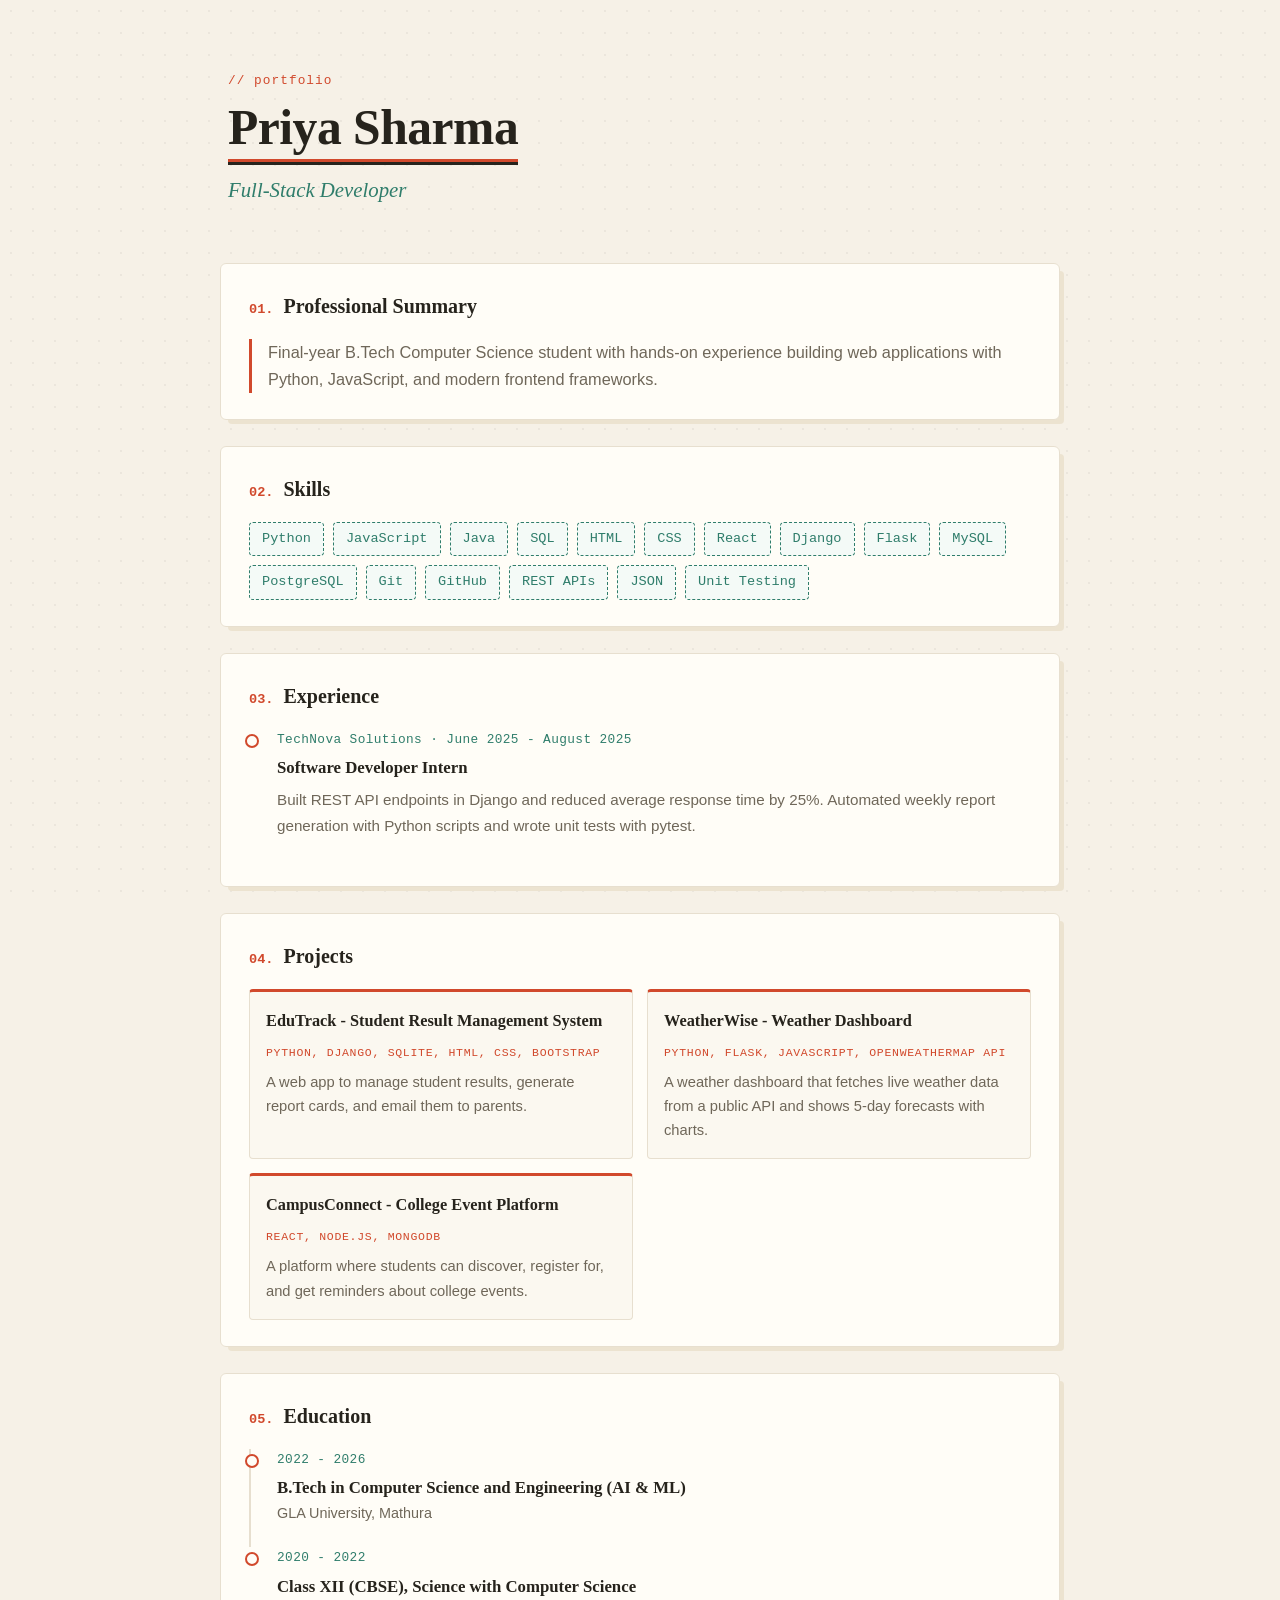
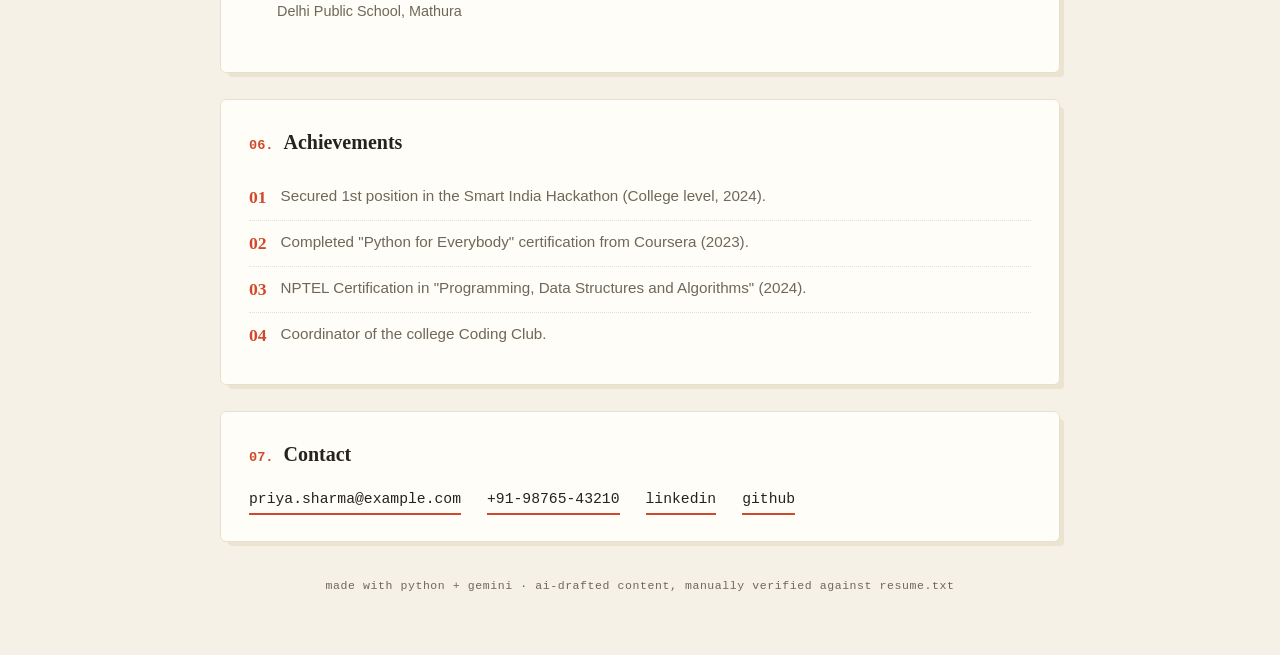
==== portfolio.html @ d098a328 "go" ====
<!DOCTYPE html>
<html lang="en">
<head>
  <meta charset="UTF-8">
  <meta name="viewport" content="width=device-width, initial-scale=1.0">
  <title>Priya Sharma</title>
  <link rel="stylesheet" href="style.css">
</head>
<body>
  <main class="page">
    <header class="header">
  <p class="header-tag">// portfolio</p>
  <h1>Priya Sharma</h1>
  <p class="headline">Full-Stack Developer</p>
</header>
    <section class="section about" id="summary">
  <h2><span class="sec-num">01.</span> Professional Summary</h2>
  <p class="summary-text">Final-year B.Tech Computer Science student with hands-on experience building web applications with Python, JavaScript, and modern frontend frameworks.</p>
</section>
    <section class="section" id="skills">
  <h2><span class="sec-num">02.</span> Skills</h2>
  <ul class="chip-list"><li>Python</li><li>JavaScript</li><li>Java</li><li>SQL</li><li>HTML</li><li>CSS</li><li>React</li><li>Django</li><li>Flask</li><li>MySQL</li><li>PostgreSQL</li><li>Git</li><li>GitHub</li><li>REST APIs</li><li>JSON</li><li>Unit Testing</li></ul>
</section>
    <section class="section" id="experience">
  <h2><span class="sec-num">03.</span> Experience</h2>
<div class="timeline-item">
  <p class="timeline-date">TechNova Solutions · June 2025 - August 2025</p>
  <h3>Software Developer Intern</h3>
<p class="timeline-desc">Built REST API endpoints in Django and reduced average response time by 25%. Automated weekly report generation with Python scripts and wrote unit tests with pytest.</p>
</div>
</section>
    <section class="section" id="projects">
  <h2><span class="sec-num">04.</span> Projects</h2>
  <div class="project-grid">
<article class="project-card">
  <h3>EduTrack - Student Result Management System</h3>
<p class="project-tech">Python, Django, SQLite, HTML, CSS, Bootstrap</p>
<p class="project-desc">A web app to manage student results, generate report cards, and email them to parents.</p>
</article>
<article class="project-card">
  <h3>WeatherWise - Weather Dashboard</h3>
<p class="project-tech">Python, Flask, JavaScript, OpenWeatherMap API</p>
<p class="project-desc">A weather dashboard that fetches live weather data from a public API and shows 5-day forecasts with charts.</p>
</article>
<article class="project-card">
  <h3>CampusConnect - College Event Platform</h3>
<p class="project-tech">React, Node.js, MongoDB</p>
<p class="project-desc">A platform where students can discover, register for, and get reminders about college events.</p>
</article>
  </div>
</section>
    <section class="section" id="education">
  <h2><span class="sec-num">05.</span> Education</h2>
<div class="timeline-item">
  <p class="timeline-date">2022 - 2026</p>
  <h3>B.Tech in Computer Science and Engineering (AI &amp; ML)</h3>
  <p class="timeline-place">GLA University, Mathura</p>
</div>
<div class="timeline-item">
  <p class="timeline-date">2020 - 2022</p>
  <h3>Class XII (CBSE), Science with Computer Science</h3>
  <p class="timeline-place">Delhi Public School, Mathura</p>
</div>
</section>
    <section class="section" id="achievements">
  <h2><span class="sec-num">06.</span> Achievements</h2>
  <ol class="achieve-list"><li><span>Secured 1st position in the Smart India Hackathon (College level, 2024).</span></li><li><span>Completed &quot;Python for Everybody&quot; certification from Coursera (2023).</span></li><li><span>NPTEL Certification in &quot;Programming, Data Structures and Algorithms&quot; (2024).</span></li><li><span>Coordinator of the college Coding Club.</span></li></ol>
</section>
    <section class="section contact-section" id="contact">
  <h2><span class="sec-num">07.</span> Contact</h2>
  <div class="contact-links">
    <a class="contact-link" href="mailto:priya.sharma@example.com">priya.sharma@example.com</a>
    <a class="contact-link" href="tel:+919876543210">+91-98765-43210</a>
    <a class="contact-link" href="https://linkedin.com/in/priyasharma">linkedin</a>
    <a class="contact-link" href="https://github.com/priyasharma">github</a>
  </div>
</section>
  </main>
  <footer class="footer">
    <p>made with python + gemini &middot; ai-drafted content, manually verified against resume.txt</p>
  </footer>
</body>
</html>
---- style.css ----
/* ------------------------------------------------------------------ */
/* portfolio styles — warm paper + ink, editorial kind of vibe         */
/* hand-rolled, no framework, just plain css                          */
/* ------------------------------------------------------------------ */

:root {
  --paper:   #f6f1e7;   /* warm background, like old notebook pages */
  --card:    #fffdf7;   /* the cream cards on top */
  --ink:     #26231c;   /* near-black text */
  --soft:    #6f6759;   /* muted secondary text */
  --accent:  #d1492c;   /* burnt orange — used for marks + numbers */
  --green:   #2f7d6b;   /* deep green — dates and meta lines */
  --line:    #e7dfcf;   /* hairlines between things */
  --shadow:  #ece3d0;   /* hard offset shadow, keeps it flat & printed */
}

* {
  margin: 0;
  padding: 0;
  box-sizing: border-box;
}

body {
  background: var(--paper);
  color: var(--ink);
  font-family: "Segoe UI", "Helvetica Neue", Arial, sans-serif;
  line-height: 1.65;
  padding: 24px 0 60px;
}

/* tiny dotted texture so the paper does not look too flat */
body::before {
  content: "";
  position: fixed;
  inset: 0;
  pointer-events: none;
  background-image: radial-gradient(rgba(38, 35, 28, 0.05) 1px, transparent 1px);
  background-size: 22px 22px;
  z-index: 0;
}

.page {
  position: relative;
  z-index: 1;
  max-width: 880px;
  margin: 0 auto;
  padding: 0 20px;
}

/* ---------- header ---------- */

.header {
  padding: 46px 8px 30px;
}

.header-tag {
  font-family: Consolas, "Courier New", monospace;
  font-size: 0.8rem;
  letter-spacing: 0.08em;
  color: var(--accent);
  margin-bottom: 10px;
}

.header h1 {
  font-family: Georgia, "Times New Roman", serif;
  font-size: 3.1rem;
  font-weight: 700;
  line-height: 1.1;
  letter-spacing: -0.01em;
}

.headline {
  margin-top: 8px;
  font-family: Georgia, "Times New Roman", serif;
  font-style: italic;
  font-size: 1.3rem;
  color: var(--green);
}

/* hand-drawn double underline under the name */
.header h1 {
  display: inline-block;
  border-bottom: 3px solid var(--ink);
  padding-bottom: 6px;
  box-shadow: inset 0 -6px 0 -3px var(--accent);
}

/* ---------- sections ---------- */

.section {
  background: var(--card);
  border: 1px solid var(--line);
  border-radius: 6px;
  box-shadow: 6px 6px 0 -2px var(--shadow);
  padding: 26px 28px;
  margin-top: 26px;
}

.section h2 {
  font-family: Georgia, "Times New Roman", serif;
  font-size: 1.25rem;
  font-weight: 700;
  margin-bottom: 16px;
  display: flex;
  align-items: baseline;
  gap: 10px;
}

.sec-num {
  font-family: Consolas, "Courier New", monospace;
  font-size: 0.85rem;
  color: var(--accent);
}

/* summary */

.summary-text {
  color: var(--soft);
  font-size: 1.02rem;
  padding-left: 16px;
  border-left: 3px solid var(--accent);
}

/* ---------- skills: rough tags ---------- */

.chip-list {
  list-style: none;
  display: flex;
  flex-wrap: wrap;
  gap: 9px;
}

.chip-list li {
  font-family: Consolas, "Courier New", monospace;
  font-size: 0.85rem;
  border: 1px dashed var(--green);
  color: var(--green);
  background: #f4faf7;
  padding: 5px 12px;
  border-radius: 4px;
}

.chip-list li:hover {
  background: var(--green);
  color: #fff;
  border-style: solid;
}

/* ---------- experience + education: the timeline ---------- */

.timeline-item {
  position: relative;
  padding-left: 26px;
  padding-bottom: 22px;
  border-left: 2px solid var(--line);
}

.timeline-item:last-child {
  border-left-color: transparent;
}

.timeline-item::before {
  content: "";
  position: absolute;
  left: -6px;
  top: 5px;
  width: 10px;
  height: 10px;
  border-radius: 50%;
  background: var(--card);
  border: 2px solid var(--accent);
}

.timeline-date {
  font-family: Consolas, "Courier New", monospace;
  font-size: 0.8rem;
  letter-spacing: 0.03em;
  color: var(--green);
  margin-bottom: 4px;
}

.timeline-item h3 {
  font-family: Georgia, "Times New Roman", serif;
  font-size: 1.05rem;
}

.timeline-place {
  color: var(--soft);
  font-size: 0.9rem;
}

.timeline-desc {
  margin-top: 6px;
  color: var(--soft);
  font-size: 0.95rem;
}

/* ---------- projects: two-column cards ---------- */

.project-grid {
  display: grid;
  grid-template-columns: 1fr 1fr;
  gap: 14px;
}

.project-card {
  border: 1px solid var(--line);
  border-top: 3px solid var(--accent);
  border-radius: 4px;
  padding: 16px;
  background: #fbf8f0;
}

.project-card h3 {
  font-family: Georgia, "Times New Roman", serif;
  font-size: 1.02rem;
  margin-bottom: 8px;
}

.project-tech {
  font-family: Consolas, "Courier New", monospace;
  font-size: 0.72rem;
  text-transform: uppercase;
  letter-spacing: 0.06em;
  color: var(--accent);
  margin-bottom: 8px;
}

.project-desc {
  color: var(--soft);
  font-size: 0.92rem;
}

/* ---------- achievements: numbered ---------- */

.achieve-list {
  list-style: none;
  counter-reset: ach;
}

.achieve-list li {
  counter-increment: ach;
  display: flex;
  gap: 14px;
  padding: 8px 0;
  border-bottom: 1px dotted var(--line);
  color: var(--soft);
  font-size: 0.95rem;
}

.achieve-list li:last-child {
  border-bottom: none;
}

.achieve-list li::before {
  content: counter(ach, decimal-leading-zero);
  font-family: Georgia, "Times New Roman", serif;
  font-size: 1.1rem;
  font-weight: 700;
  color: var(--accent);
}

/* ---------- contact: plain text links ---------- */

.contact-links {
  display: flex;
  flex-wrap: wrap;
  gap: 8px 26px;
}

.contact-link {
  font-family: Consolas, "Courier New", monospace;
  font-size: 0.92rem;
  color: var(--ink);
  text-decoration: none;
  border-bottom: 2px solid var(--accent);
  padding-bottom: 2px;
}

.contact-link:hover {
  color: var(--accent);
}

/* ---------- footer ---------- */

.footer {
  max-width: 880px;
  margin: 34px auto 0;
  padding: 0 20px;
  text-align: center;
  font-family: Consolas, "Courier New", monospace;
  font-size: 0.72rem;
  letter-spacing: 0.05em;
  color: var(--soft);
}

/* ---------- small screens ---------- */

@media (max-width: 640px) {
  .header h1 {
    font-size: 2.2rem;
  }
  .project-grid {
    grid-template-columns: 1fr;
  }
  .section {
    padding: 20px;
    box-shadow: 4px 4px 0 -2px var(--shadow);
  }
}

/* ---------- print ---------- */

@media print {
  body {
    background: #fff;
    padding: 0;
  }
  body::before {
    display: none;
  }
  .section {
    box-shadow: none;
    border-color: #ccc;
    page-break-inside: avoid;
  }
  .footer {
    display: none;
  }
}
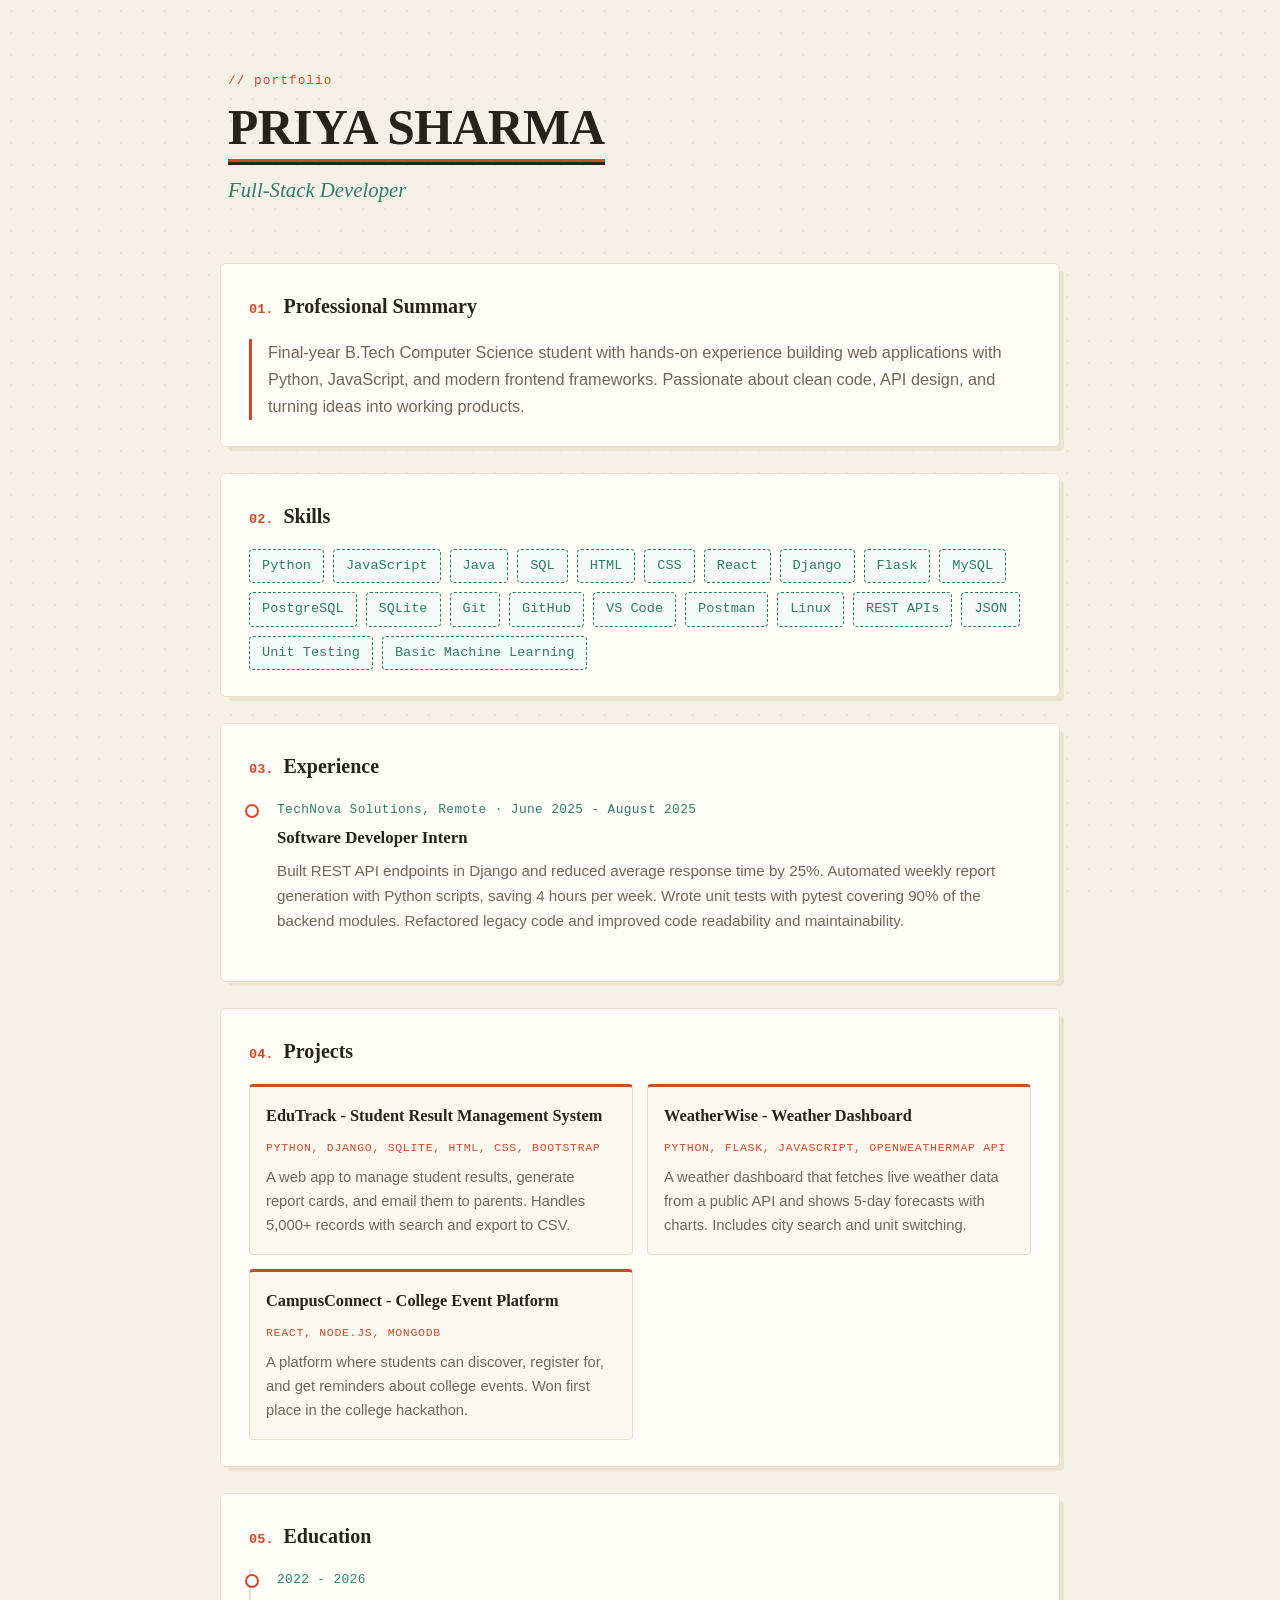
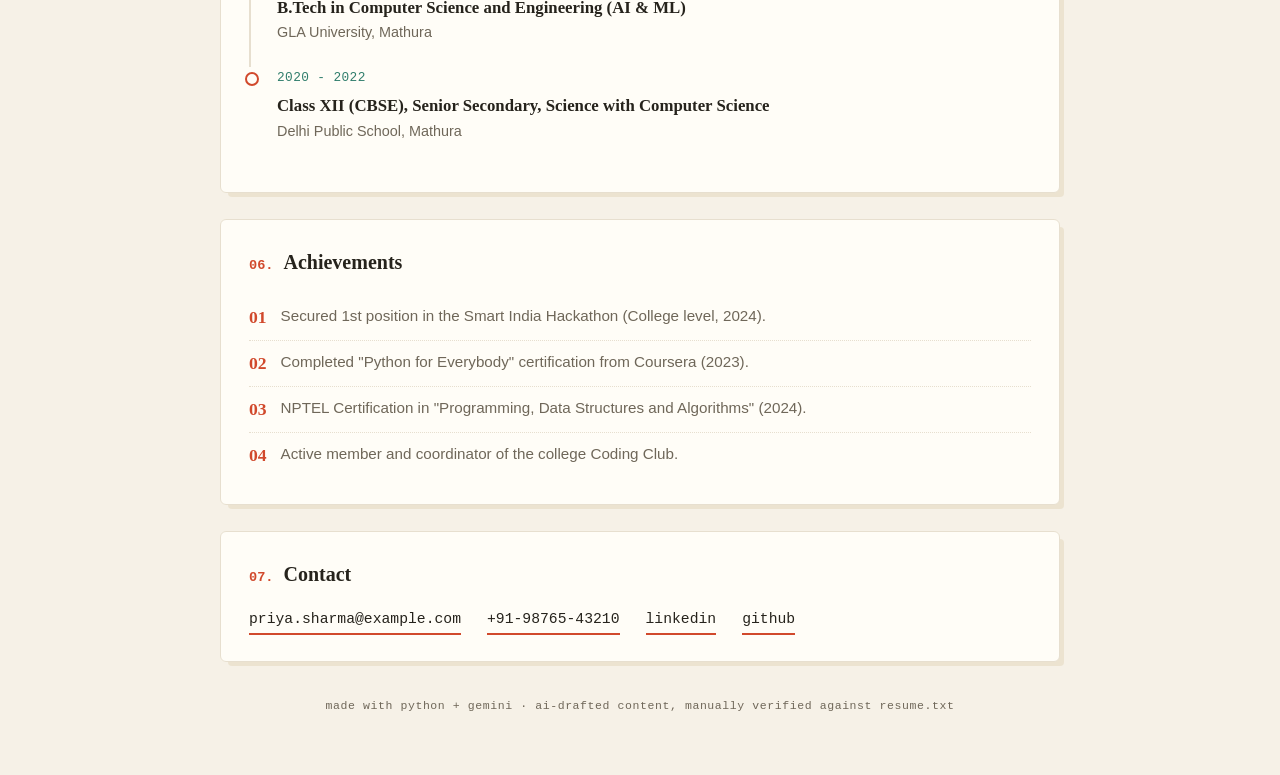
==== commit 5ca2d662: "added enhanced features: custom colours,added templates,added download option,show live preview now " ====
--- a/portfolio.html
+++ b/portfolio.html
@@ -3,30 +3,30 @@
 <head>
   <meta charset="UTF-8">
   <meta name="viewport" content="width=device-width, initial-scale=1.0">
-  <title>Priya Sharma</title>
+  <title>PRIYA SHARMA</title>
   <link rel="stylesheet" href="style.css">
 </head>
 <body>
   <main class="page">
     <header class="header">
   <p class="header-tag">// portfolio</p>
-  <h1>Priya Sharma</h1>
+  <h1>PRIYA SHARMA</h1>
   <p class="headline">Full-Stack Developer</p>
 </header>
     <section class="section about" id="summary">
   <h2><span class="sec-num">01.</span> Professional Summary</h2>
-  <p class="summary-text">Final-year B.Tech Computer Science student with hands-on experience building web applications with Python, JavaScript, and modern frontend frameworks.</p>
+  <p class="summary-text">Final-year B.Tech Computer Science student with hands-on experience building web applications with Python, JavaScript, and modern frontend frameworks. Passionate about clean code, API design, and turning ideas into working products.</p>
 </section>
     <section class="section" id="skills">
   <h2><span class="sec-num">02.</span> Skills</h2>
-  <ul class="chip-list"><li>Python</li><li>JavaScript</li><li>Java</li><li>SQL</li><li>HTML</li><li>CSS</li><li>React</li><li>Django</li><li>Flask</li><li>MySQL</li><li>PostgreSQL</li><li>Git</li><li>GitHub</li><li>REST APIs</li><li>JSON</li><li>Unit Testing</li></ul>
+  <ul class="chip-list"><li>Python</li><li>JavaScript</li><li>Java</li><li>SQL</li><li>HTML</li><li>CSS</li><li>React</li><li>Django</li><li>Flask</li><li>MySQL</li><li>PostgreSQL</li><li>SQLite</li><li>Git</li><li>GitHub</li><li>VS Code</li><li>Postman</li><li>Linux</li><li>REST APIs</li><li>JSON</li><li>Unit Testing</li><li>Basic Machine Learning</li></ul>
 </section>
     <section class="section" id="experience">
   <h2><span class="sec-num">03.</span> Experience</h2>
 <div class="timeline-item">
-  <p class="timeline-date">TechNova Solutions · June 2025 - August 2025</p>
+  <p class="timeline-date">TechNova Solutions, Remote · June 2025 - August 2025</p>
   <h3>Software Developer Intern</h3>
-<p class="timeline-desc">Built REST API endpoints in Django and reduced average response time by 25%. Automated weekly report generation with Python scripts and wrote unit tests with pytest.</p>
+<p class="timeline-desc">Built REST API endpoints in Django and reduced average response time by 25%. Automated weekly report generation with Python scripts, saving 4 hours per week. Wrote unit tests with pytest covering 90% of the backend modules. Refactored legacy code and improved code readability and maintainability.</p>
 </div>
 </section>
     <section class="section" id="projects">
@@ -35,17 +35,17 @@
 <article class="project-card">
   <h3>EduTrack - Student Result Management System</h3>
 <p class="project-tech">Python, Django, SQLite, HTML, CSS, Bootstrap</p>
-<p class="project-desc">A web app to manage student results, generate report cards, and email them to parents.</p>
+<p class="project-desc">A web app to manage student results, generate report cards, and email them to parents. Handles 5,000+ records with search and export to CSV.</p>
 </article>
 <article class="project-card">
   <h3>WeatherWise - Weather Dashboard</h3>
 <p class="project-tech">Python, Flask, JavaScript, OpenWeatherMap API</p>
-<p class="project-desc">A weather dashboard that fetches live weather data from a public API and shows 5-day forecasts with charts.</p>
+<p class="project-desc">A weather dashboard that fetches live weather data from a public API and shows 5-day forecasts with charts. Includes city search and unit switching.</p>
 </article>
 <article class="project-card">
   <h3>CampusConnect - College Event Platform</h3>
 <p class="project-tech">React, Node.js, MongoDB</p>
-<p class="project-desc">A platform where students can discover, register for, and get reminders about college events.</p>
+<p class="project-desc">A platform where students can discover, register for, and get reminders about college events. Won first place in the college hackathon.</p>
 </article>
   </div>
 </section>
@@ -58,13 +58,13 @@
 </div>
 <div class="timeline-item">
   <p class="timeline-date">2020 - 2022</p>
-  <h3>Class XII (CBSE), Science with Computer Science</h3>
+  <h3>Class XII (CBSE), Senior Secondary, Science with Computer Science</h3>
   <p class="timeline-place">Delhi Public School, Mathura</p>
 </div>
 </section>
     <section class="section" id="achievements">
   <h2><span class="sec-num">06.</span> Achievements</h2>
-  <ol class="achieve-list"><li><span>Secured 1st position in the Smart India Hackathon (College level, 2024).</span></li><li><span>Completed &quot;Python for Everybody&quot; certification from Coursera (2023).</span></li><li><span>NPTEL Certification in &quot;Programming, Data Structures and Algorithms&quot; (2024).</span></li><li><span>Coordinator of the college Coding Club.</span></li></ol>
+  <ol class="achieve-list"><li><span>Secured 1st position in the Smart India Hackathon (College level, 2024).</span></li><li><span>Completed &quot;Python for Everybody&quot; certification from Coursera (2023).</span></li><li><span>NPTEL Certification in &quot;Programming, Data Structures and Algorithms&quot; (2024).</span></li><li><span>Active member and coordinator of the college Coding Club.</span></li></ol>
 </section>
     <section class="section contact-section" id="contact">
   <h2><span class="sec-num">07.</span> Contact</h2>
